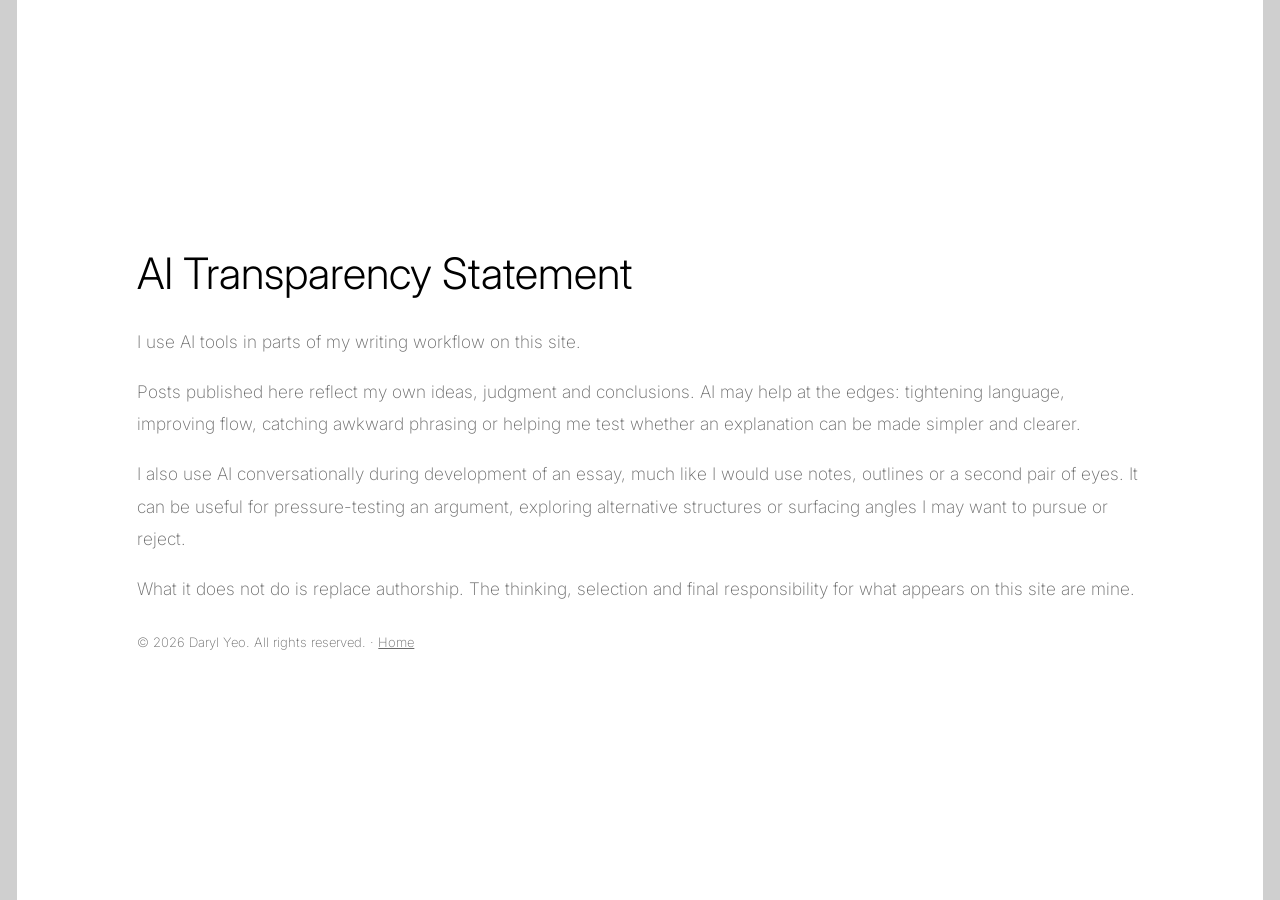
==== ai-transparency/index.html @ b5ceb364 "Homepage with stretchy portrait and AI transparency page Co-Authored-By: Claude Opus 5.5 <noreply@an" ====
<!doctype html>
<html lang="en">
<head>
  <meta charset="utf-8">
  <meta name="viewport" content="width=device-width,initial-scale=1">
  <meta name="color-scheme" content="light only">
  <title>AI Transparency Statement · Daryl Yeo</title>
  <meta name="description" content="How Daryl Yeo uses AI in writing published on this site.">
  <link rel="canonical" href="https://darylyeo.com/ai-transparency/">
  <meta property="og:site_name" content="Daryl Yeo">
  <meta property="og:title" content="AI Transparency Statement">
  <meta property="og:type" content="website">
  <meta property="og:image" content="https://darylyeo.com/assets/card.jpg">
  <meta property="og:url" content="https://darylyeo.com/ai-transparency/">
  <link rel="icon" type="image/png" href="/assets/favicon.png">
  <link rel="apple-touch-icon" href="/assets/apple-touch-icon.png">
  <link rel="preconnect" href="https://fonts.googleapis.com">
  <link rel="preconnect" href="https://fonts.gstatic.com" crossorigin>
  <link href="https://fonts.googleapis.com/css2?family=Inter:ital,wght@0,200;0,300;1,200;1,300&display=swap" rel="stylesheet">
  <link rel="stylesheet" href="/style.css">
</head>
<body>
  <div class="site-wrapper">
    <main class="site-main">
      <section class="container">
        <h2>AI Transparency Statement</h2>
        <div class="body-text">
          <p>I use AI tools in parts of my writing workflow on this site.</p>
          <p>Posts published here reflect my own ideas, judgment and conclusions. AI may help at the edges: tightening language, improving flow, catching awkward phrasing or helping me test whether an explanation can be made simpler and clearer.</p>
          <p>I also use AI conversationally during development of an essay, much like I would use notes, outlines or a second pair of eyes. It can be useful for pressure-testing an argument, exploring alternative structures or surfacing angles I may want to pursue or reject.</p>
          <p>What it does not do is replace authorship. The thinking, selection and final responsibility for what appears on this site are mine.</p>
        </div>
        <p class="small-text">© 2026 Daryl Yeo. All rights reserved. · <a href="/">Home</a></p>
      </section>
    </main>
  </div>
</body>
</html>
---- style.css ----
/* Mirrors the original Carrd design: grey backdrop, white panel, Inter light. */
*, *::before, *::after { box-sizing: border-box; margin: 0; padding: 0; }

html { font-size: 18pt; }
@media (max-width: 1680px) { html { font-size: 13pt; } }
@media (max-width: 980px) { html { font-size: 11pt; } }

body {
  background: #CFCFCF;
  color: #6B6B6B;
  font-family: 'Inter', sans-serif;
  line-height: 1;
  min-width: 320px;
  overflow-x: hidden;
  -webkit-text-size-adjust: none;
}

a { color: inherit; text-decoration: underline; transition: color 0.25s ease; }
a:hover { text-decoration: none; }

.site-wrapper {
  display: flex;
  justify-content: center;
  min-height: 100vh;
  padding: 0 1rem;
  overflow: hidden;
}

.site-main {
  display: flex;
  justify-content: center;
  align-items: center;
  width: 100rem;
  max-width: 100%;
  background: #FFFFFF;
  animation: fade-in 0.75s ease-in-out;
}

@keyframes fade-in { from { opacity: 0; } to { opacity: 1; } }

.container {
  width: 100%;
  max-width: 70rem;
  min-height: 30rem;
  padding: 8rem 6rem;
  text-align: left;
}

.container > * + * { margin-top: 1.5rem; }

h1, h2 {
  color: #000000;
  font-size: 2.5em;
  font-weight: 300;
  line-height: 1.25;
}

.body-text {
  font-size: 1em;
  font-weight: 200;
  line-height: 1.875;
}

.body-text p + p { margin-top: 1rem; }

.small-text {
  font-size: 0.75em;
  font-weight: 200;
  line-height: 1.75;
}

.icons {
  display: flex;
  flex-wrap: wrap;
  gap: 1rem;
  font-size: 1.125em;
  list-style: none;
}

.icons a {
  display: flex;
  align-items: center;
  justify-content: center;
  width: 2em;
  height: 2em;
  border: solid 1px #000000;
  border-radius: 2rem;
  transition: border-color 0.25s ease;
}

.icons svg { width: 60%; height: 60%; fill: #000000; transition: fill 0.25s ease; }
.icons a:hover { border-color: #6B6B6B; }
.icons a:hover svg { fill: #6B6B6B; }

/* Stretchy portrait. The canvas overflows the photo box so pulls can extend past it. */
.face {
  position: relative;
  width: 11rem;
  aspect-ratio: 420 / 540;
  cursor: grab;
  touch-action: none;
  user-select: none;
  -webkit-user-select: none;
}

.face.is-grabbing { cursor: grabbing; }

.face img {
  display: block;
  width: 100%;
  height: 100%;
  border-radius: 0.75rem;
  pointer-events: none;
}

.face canvas {
  position: absolute;
  left: -120%;
  top: -120%;
  width: 340%;
  height: 340%;
  pointer-events: none;
  z-index: 10;
}

.face.is-live img { visibility: hidden; }

.face-caption { min-height: 1.75em; }

@media (max-width: 736px) {
  html { font-size: 11pt; }
  .site-wrapper { padding: 0; }
  .container { min-height: 22.5rem; padding: 3.5rem 2rem; text-align: center; }
  .icons { justify-content: center; font-size: 1.5em; }
  .face { margin-left: auto; margin-right: auto; }
}

@media (max-width: 480px) {
  .container > * + * { margin-top: 1.3125rem; }
}

@media (max-width: 360px) {
  .container { min-height: 15rem; padding: 2.625rem 1.5rem; }
  .container > * + * { margin-top: 1.125rem; }
  h1, h2 { font-size: 2em; }
  .icons { gap: 0.75rem; }
}
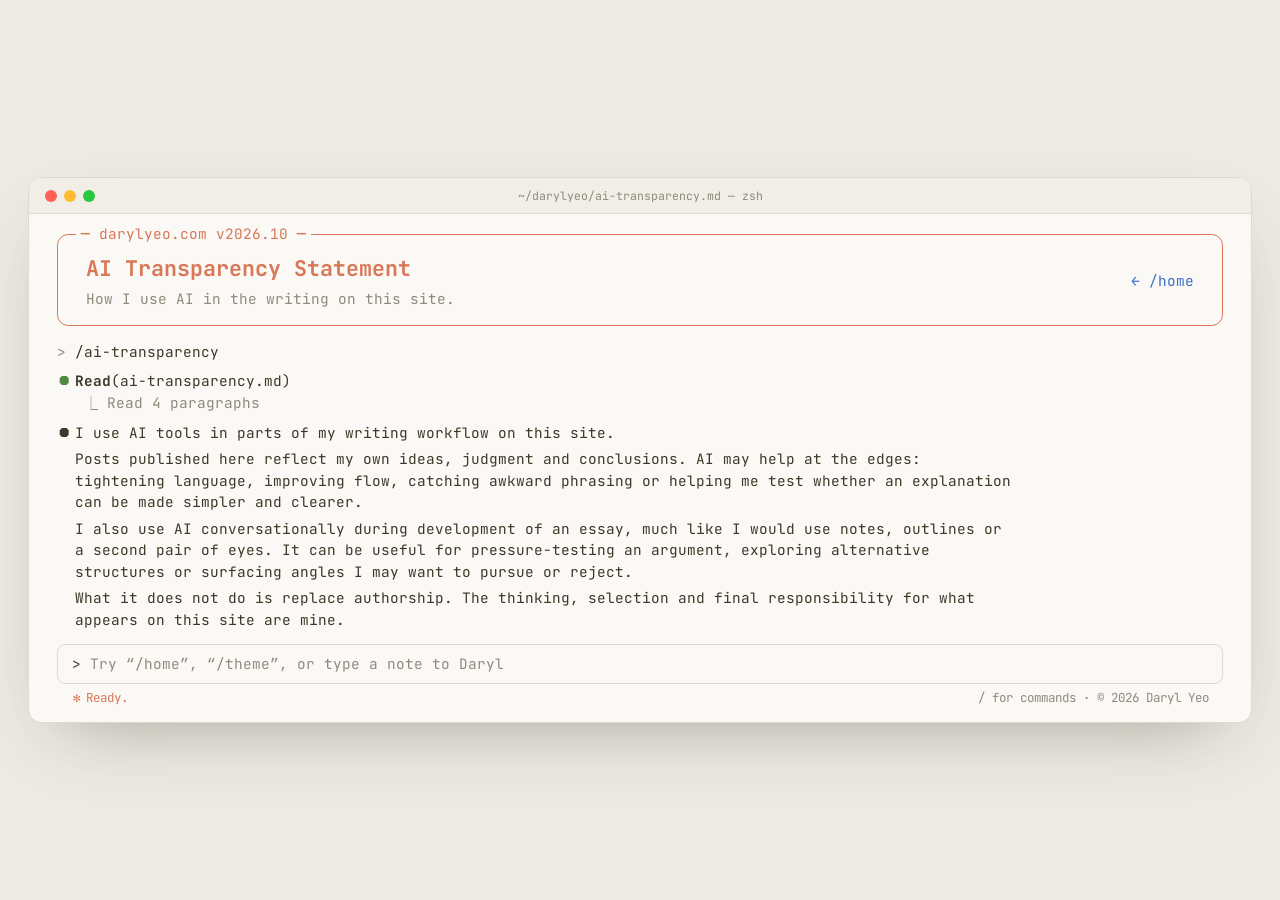
==== commit ca6c8919: "Redesign site as an agent-CLI terminal with light/dark themes The home page becomes a terminal sessi" ====
--- a/ai-transparency/index.html
+++ b/ai-transparency/index.html
@@ -3,7 +3,14 @@
 <head>
   <meta charset="utf-8">
   <meta name="viewport" content="width=device-width,initial-scale=1">
-  <meta name="color-scheme" content="light only">
+  <meta name="color-scheme" content="light dark">
+  <script>
+    // Apply a saved theme before first paint; otherwise the system preference wins.
+    try {
+      const saved = localStorage.getItem('theme');
+      if (saved === 'light' || saved === 'dark') document.documentElement.dataset.theme = saved;
+    } catch (e) {}
+  </script>
   <title>AI Transparency Statement · Daryl Yeo</title>
   <meta name="description" content="How Daryl Yeo uses AI in writing published on this site.">
   <link rel="canonical" href="https://darylyeo.com/ai-transparency/">
@@ -16,23 +23,62 @@
   <link rel="apple-touch-icon" href="/assets/apple-touch-icon.png">
   <link rel="preconnect" href="https://fonts.googleapis.com">
   <link rel="preconnect" href="https://fonts.gstatic.com" crossorigin>
-  <link href="https://fonts.googleapis.com/css2?family=Inter:ital,wght@0,200;0,300;1,200;1,300&display=swap" rel="stylesheet">
-  <link rel="stylesheet" href="/style.css">
+  <link href="https://fonts.googleapis.com/css2?family=JetBrains+Mono:ital,wght@0,400;0,600;0,700;1,400&display=swap" rel="stylesheet">
+  <link rel="stylesheet" href="/cli.css">
+  <style>
+    .page-head { grid-template-columns: minmax(0, 1fr) auto; padding: 1.1rem 1.75rem 1rem; }
+    .page-head h1 { color: var(--accent); font-size: 1.35rem; font-weight: 700; }
+    .page-head p { margin-top: 0.2rem; color: var(--dim); }
+    .page-head nav { color: var(--dim); text-align: right; }
+    .statement { max-width: 60rem; }
+    .statement h2 { font-size: 1em; font-weight: 700; }
+    .statement p { margin-top: 0.45rem; }
+    @media (max-width: 900px) { .page-head nav { text-align: left; } }
+  </style>
 </head>
-<body>
-  <div class="site-wrapper">
-    <main class="site-main">
-      <section class="container">
-        <h2>AI Transparency Statement</h2>
-        <div class="body-text">
-          <p>I use AI tools in parts of my writing workflow on this site.</p>
-          <p>Posts published here reflect my own ideas, judgment and conclusions. AI may help at the edges: tightening language, improving flow, catching awkward phrasing or helping me test whether an explanation can be made simpler and clearer.</p>
-          <p>I also use AI conversationally during development of an essay, much like I would use notes, outlines or a second pair of eyes. It can be useful for pressure-testing an argument, exploring alternative structures or surfacing angles I may want to pursue or reject.</p>
-          <p>What it does not do is replace authorship. The thinking, selection and final responsibility for what appears on this site are mine.</p>
+<body data-home="/" data-ai="/ai-transparency/">
+  <div class="desk">
+    <div class="window">
+      <div class="titlebar">
+        <div class="lights" aria-hidden="true"><i></i><i></i><i></i></div>
+        <span>~/darylyeo/ai-transparency.md — zsh</span>
+      </div>
+
+      <main class="screen">
+        <section class="welcome page-head">
+          <span class="title">─ darylyeo.com v2026.10 ─</span>
+          <div>
+            <h1>AI Transparency Statement</h1>
+            <p>How I use AI in the writing on this site.</p>
+          </div>
+          <nav><a href="/">← /home</a></nav>
+        </section>
+
+        <section class="transcript">
+          <p class="user">&gt; <b>/ai-transparency</b></p>
+          <div class="tool"><b>Read</b>(ai-transparency.md)<div class="result">⎿  Read 4 paragraphs</div></div>
+          <div class="reply statement">
+            <p>I use AI tools in parts of my writing workflow on this site.</p>
+            <p>Posts published here reflect my own ideas, judgment and conclusions. AI may help at the edges: tightening language, improving flow, catching awkward phrasing or helping me test whether an explanation can be made simpler and clearer.</p>
+            <p>I also use AI conversationally during development of an essay, much like I would use notes, outlines or a second pair of eyes. It can be useful for pressure-testing an argument, exploring alternative structures or surfacing angles I may want to pursue or reject.</p>
+            <p>What it does not do is replace authorship. The thinking, selection and final responsibility for what appears on this site are mine.</p>
+          </div>
+        </section>
+
+        <div class="prompt-wrap">
+          <form class="prompt" id="prompt" autocomplete="off">
+            <span aria-hidden="true">&gt;</span>
+            <input id="prompt-input" type="text" aria-label="Command or message to Daryl" placeholder="Try “/home”, “/theme”, or type a note to Daryl" aria-controls="menu" aria-autocomplete="list">
+          </form>
+          <ul class="menu" id="menu" role="listbox" hidden></ul>
         </div>
-        <p class="small-text">© 2026 Daryl Yeo. All rights reserved. · <a href="/">Home</a></p>
-      </section>
-    </main>
+        <div class="status">
+          <span class="spinner"><i aria-hidden="true">✻</i>Ready.</span>
+          <span>/ for commands · © 2026 Daryl Yeo</span>
+        </div>
+      </main>
+    </div>
   </div>
+  <script src="/cli.js" defer></script>
 </body>
 </html>
--- a/cli.css
+++ b/cli.css
@@ -0,0 +1,210 @@
+/* Shared styles for the agent-CLI pages (home + AI transparency). */
+:root {
+  --desk: #ECEAE3;
+  --term: #FAF9F5;
+  --chrome: #F0EEE7;
+  --rule: #DDD9CE;
+  --fg: #3D3929;
+  --dim: #8F8A7C;
+  --accent: #D97757;
+  --accent-soft: #F6E3DA;
+  --select: #F1E6DF;
+  --green: #4E8A3E;
+  --blue: #3B6FC4;
+  --shadow: rgba(61, 57, 41, 0.45);
+  --mono: 'JetBrains Mono', ui-monospace, Menlo, monospace;
+  --glyph: ui-monospace, Menlo, Consolas, 'DejaVu Sans Mono', monospace;
+}
+
+@media (prefers-color-scheme: dark) {
+  :root:not([data-theme="light"]) {
+    --desk: #141413;
+    --term: #1F1E1C;
+    --chrome: #282724;
+    --rule: #3B3934;
+    --fg: #E9E6DD;
+    --dim: #8E8A80;
+    --accent: #E08868;
+    --accent-soft: #3B2A23;
+    --select: #3A2A22;
+    --green: #86B96E;
+    --blue: #8FB4F5;
+    --shadow: rgba(0, 0, 0, 0.6);
+  }
+}
+
+:root[data-theme="dark"] {
+  --desk: #141413;
+  --term: #1F1E1C;
+  --chrome: #282724;
+  --rule: #3B3934;
+  --fg: #E9E6DD;
+  --dim: #8E8A80;
+  --accent: #E08868;
+  --accent-soft: #3B2A23;
+  --select: #3A2A22;
+  --green: #86B96E;
+  --blue: #8FB4F5;
+  --shadow: rgba(0, 0, 0, 0.6);
+}
+
+*, *::before, *::after { box-sizing: border-box; margin: 0; padding: 0; }
+html { font-size: 16px; }
+@media (min-width: 1440px) { html { font-size: 17px; } }
+body { background: var(--desk); color: var(--fg); font-family: var(--mono); min-width: 320px; transition: background-color 0.3s; }
+.window, .titlebar, .welcome > .title, .menu { transition: background-color 0.3s, border-color 0.3s; }
+a { color: var(--blue); text-decoration: none; }
+a:hover { text-decoration: underline; }
+
+.sr-only { position: absolute; width: 1px; height: 1px; overflow: hidden; clip: rect(0 0 0 0); white-space: nowrap; }
+
+.desk { display: flex; flex-direction: column; justify-content: center; min-height: 100vh; padding: 0.9rem 1.75rem; }
+
+.window {
+  width: 100%;
+  max-width: 84rem;
+  margin: 0 auto;
+  border: 1px solid var(--rule);
+  border-radius: 0.85rem;
+  background: var(--term);
+  box-shadow: 0 30px 70px -35px var(--shadow);
+  overflow: hidden;
+}
+
+.titlebar {
+  position: relative;
+  display: flex;
+  align-items: center;
+  height: 2.2rem;
+  padding: 0 1rem;
+  border-bottom: 1px solid var(--rule);
+  background: var(--chrome);
+  color: var(--dim);
+  font-size: 0.72rem;
+}
+
+.lights { display: flex; gap: 0.45rem; }
+.lights i { width: 0.75rem; height: 0.75rem; border-radius: 50%; }
+.lights i:nth-child(1) { background: #FF5F57; }
+.lights i:nth-child(2) { background: #FEBC2E; }
+.lights i:nth-child(3) { background: #28C840; }
+.titlebar span { position: absolute; left: 50%; transform: translateX(-50%); white-space: nowrap; }
+
+.screen { padding: 1.25rem 1.75rem 0.85rem; font-size: 0.9rem; line-height: 1.5; }
+
+/* --- Welcome panel ---------------------------------------------------------------- */
+
+.welcome {
+  position: relative;
+  display: grid;
+  grid-template-columns: auto minmax(0, 1fr);
+  gap: 0 2.5rem;
+  align-items: center;
+  padding: 1.1rem 2rem 1rem 1.5rem;
+  border: 1.5px solid var(--accent);
+  border-radius: 0.7rem;
+}
+
+.welcome > .title {
+  position: absolute;
+  top: -0.8em;
+  left: 1.1rem;
+  padding: 0 0.6ch;
+  background: var(--term);
+  color: var(--accent);
+}
+
+/* Box is the visible tile (photo cropped at the tile's bottom edge). */
+.avatar { height: clamp(14rem, 37vh, 26rem); aspect-ratio: 1106 / 1190; }
+.avatar .face { width: 100%; }
+.backdrop [data-clip] { fill: var(--accent-soft); }
+
+.banner {
+  color: var(--accent);
+  font-family: var(--glyph);
+  font-size: clamp(6px, min(1.05vw, 1.9vh), 15px);
+  line-height: 1;
+  white-space: pre;
+}
+
+.tagline { margin-top: 0.9rem; font-size: 1.05rem; font-weight: 600; }
+.tagline span { color: var(--dim); font-weight: 400; }
+
+.columns {
+  display: grid;
+  grid-template-columns: minmax(0, 1.15fr) minmax(0, 1fr);
+  gap: 0 2rem;
+  margin-top: 1.1rem;
+  padding-top: 1rem;
+  border-top: 1px solid color-mix(in srgb, var(--accent) 45%, transparent);
+}
+
+.columns h2 { color: var(--accent); font-size: 1em; font-weight: 700; }
+.columns ol { margin-top: 0.25rem; list-style: none; counter-reset: tip; }
+.columns ol li { counter-increment: tip; }
+.columns ol li::before { content: counter(tip) '. '; color: var(--dim); }
+.columns code { color: var(--accent); font-family: inherit; }
+.links { display: grid; grid-template-columns: auto 1fr; gap: 0 2ch; margin-top: 0.25rem; }
+.links dt { color: var(--dim); }
+
+/* --- Transcript -------------------------------------------------------------------- */
+
+.transcript { margin-top: 0.9rem; }
+.user { color: var(--dim); }
+.user b { color: var(--fg); font-weight: 400; }
+.tool, .reply { position: relative; margin-top: 0.5rem; padding-left: 2ch; }
+.tool::before, .reply::before { content: '⏺'; position: absolute; left: 0; font-family: var(--glyph); }
+.tool::before { color: var(--green); }
+.tool b { font-weight: 700; }
+.tool .result { padding-left: 1ch; color: var(--dim); }
+.reply p + p { margin-top: 0.3rem; }
+
+/* --- Prompt, command menu, status line ---------------------------------------------- */
+
+.prompt-wrap { position: relative; margin-top: 0.85rem; }
+
+.prompt {
+  display: flex;
+  align-items: center;
+  gap: 1ch;
+  padding: 0.5rem 0.9rem;
+  border: 1px solid var(--rule);
+  border-radius: 0.55rem;
+  transition: border-color 0.15s;
+}
+
+.prompt:focus-within { border-color: var(--dim); }
+
+.prompt input {
+  flex: 1;
+  min-width: 0;
+  border: 0;
+  outline: 0;
+  background: transparent;
+  color: var(--fg);
+  font: inherit;
+  caret-color: var(--fg);
+}
+
+.prompt input::placeholder { color: var(--dim); }
+
+.menu { position: absolute; left: 0; right: 0; bottom: calc(100% + 0.35rem); z-index: 30; list-style: none; padding: 0.5rem 0.9rem; border: 1px solid var(--rule); border-radius: 0.55rem; background: var(--term); box-shadow: 0 -12px 30px -18px var(--shadow); }
+.menu li { display: grid; grid-template-columns: 18ch 1fr; padding: 0.05rem 0.5ch; border-radius: 0.25rem; cursor: pointer; }
+.menu li span { color: var(--dim); }
+.menu li[aria-selected="true"] { background: var(--select); color: var(--accent); }
+.menu li[aria-selected="true"] span { color: var(--fg); }
+
+.status { display: flex; justify-content: space-between; gap: 1rem; margin-top: 0.35rem; padding: 0 0.9rem; color: var(--dim); font-size: 0.78rem; }
+.spinner { color: var(--accent); }
+.spinner i { display: inline-block; width: 1.4ch; margin-right: 0.6ch; font-family: var(--glyph); font-style: normal; text-align: center; }
+
+@media (max-width: 900px) {
+  .desk { padding: 0.75rem 0.5rem; }
+  .screen { padding: 1.25rem 0.9rem 1rem; font-size: 0.82rem; }
+  .welcome { grid-template-columns: 1fr; gap: 1rem; padding: 1.5rem 1rem 1rem; }
+  .avatar { height: auto; width: min(70%, 15rem); margin: 0 auto; }
+  .banner { font-size: clamp(4px, 1.95vw, 9px); }
+  .columns { grid-template-columns: 1fr; gap: 1rem; }
+  .menu li { grid-template-columns: 1fr; }
+  .status { flex-direction: column; gap: 0.2rem; }
+}
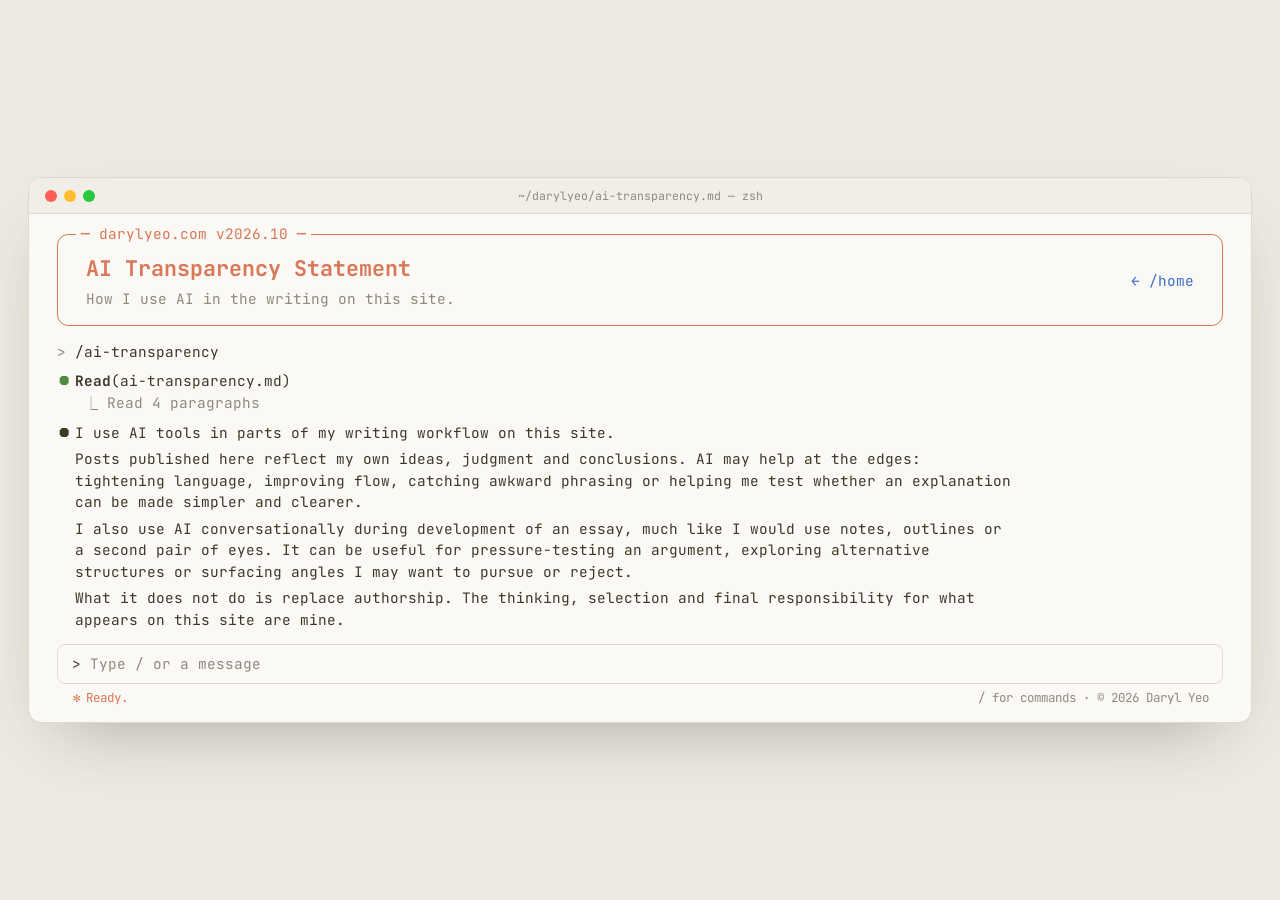
==== commit 3ec06722: "Shorten command prompt hint to fit mobile screens" ====
--- a/ai-transparency/index.html
+++ b/ai-transparency/index.html
@@ -33,7 +33,11 @@
     .statement { max-width: 60rem; }
     .statement h2 { font-size: 1em; font-weight: 700; }
     .statement p { margin-top: 0.45rem; }
-    @media (max-width: 900px) { .page-head nav { text-align: left; } }
+    @media (max-width: 900px) {
+      .page-head { grid-template-columns: minmax(0, 1fr); padding: 1.5rem 1rem 1rem; }
+      .page-head nav { text-align: left; }
+      .page-head nav a { display: inline-block; padding-block: 0.5rem; }
+    }
   </style>
 </head>
 <body data-home="/" data-ai="/ai-transparency/">
@@ -68,7 +72,7 @@
         <div class="prompt-wrap">
           <form class="prompt" id="prompt" autocomplete="off">
             <span aria-hidden="true">&gt;</span>
-            <input id="prompt-input" type="text" aria-label="Command or message to Daryl" placeholder="Try “/home”, “/theme”, or type a note to Daryl" aria-controls="menu" aria-autocomplete="list">
+            <input id="prompt-input" type="text" aria-label="Command or message to Daryl" placeholder="Type / or a message" aria-controls="menu" aria-autocomplete="list">
           </form>
           <ul class="menu" id="menu" role="listbox" hidden></ul>
         </div>
--- a/cli.css
+++ b/cli.css
@@ -58,7 +58,7 @@
 
 .sr-only { position: absolute; width: 1px; height: 1px; overflow: hidden; clip: rect(0 0 0 0); white-space: nowrap; }
 
-.desk { display: flex; flex-direction: column; justify-content: center; min-height: 100vh; padding: 0.9rem 1.75rem; }
+.desk { display: flex; flex-direction: column; justify-content: center; min-height: 100vh; min-height: 100svh; padding: 0.9rem 1.75rem; }
 
 .window {
   width: 100%;
@@ -88,7 +88,7 @@
 .lights i:nth-child(1) { background: #FF5F57; }
 .lights i:nth-child(2) { background: #FEBC2E; }
 .lights i:nth-child(3) { background: #28C840; }
-.titlebar span { position: absolute; left: 50%; transform: translateX(-50%); white-space: nowrap; }
+.titlebar span { position: absolute; left: 50%; transform: translateX(-50%); max-width: calc(100% - 12rem); overflow: hidden; text-overflow: ellipsis; white-space: nowrap; }
 
 .screen { padding: 1.25rem 1.75rem 0.85rem; font-size: 0.9rem; line-height: 1.5; }
 
@@ -118,11 +118,12 @@
 .avatar { height: clamp(14rem, 37vh, 26rem); aspect-ratio: 1106 / 1190; }
 .avatar .face { width: 100%; }
 .backdrop [data-clip] { fill: var(--accent-soft); }
+.welcome > div { min-width: 0; container-type: inline-size; }
 
 .banner {
   color: var(--accent);
   font-family: var(--glyph);
-  font-size: clamp(6px, min(1.05vw, 1.9vh), 15px);
+  font-size: clamp(1px, 2.3cqi, 15px);
   line-height: 1;
   white-space: pre;
 }
@@ -144,8 +145,9 @@
 .columns ol li { counter-increment: tip; }
 .columns ol li::before { content: counter(tip) '. '; color: var(--dim); }
 .columns code { color: var(--accent); font-family: inherit; }
-.links { display: grid; grid-template-columns: auto 1fr; gap: 0 2ch; margin-top: 0.25rem; }
+.links { display: grid; grid-template-columns: auto minmax(0, 1fr); gap: 0 2ch; margin-top: 0.25rem; }
 .links dt { color: var(--dim); }
+.links dd { overflow-wrap: anywhere; }
 
 /* --- Transcript -------------------------------------------------------------------- */
 
@@ -188,7 +190,7 @@
 
 .prompt input::placeholder { color: var(--dim); }
 
-.menu { position: absolute; left: 0; right: 0; bottom: calc(100% + 0.35rem); z-index: 30; list-style: none; padding: 0.5rem 0.9rem; border: 1px solid var(--rule); border-radius: 0.55rem; background: var(--term); box-shadow: 0 -12px 30px -18px var(--shadow); }
+.menu { position: absolute; left: 0; right: 0; bottom: calc(100% + 0.35rem); z-index: 30; max-height: min(28rem, 50vh); max-height: min(28rem, 50dvh); overflow-y: auto; overscroll-behavior: contain; list-style: none; padding: 0.5rem 0.9rem; border: 1px solid var(--rule); border-radius: 0.55rem; background: var(--term); box-shadow: 0 -12px 30px -18px var(--shadow); }
 .menu li { display: grid; grid-template-columns: 18ch 1fr; padding: 0.05rem 0.5ch; border-radius: 0.25rem; cursor: pointer; }
 .menu li span { color: var(--dim); }
 .menu li[aria-selected="true"] { background: var(--select); color: var(--accent); }
@@ -198,13 +200,38 @@
 .spinner { color: var(--accent); }
 .spinner i { display: inline-block; width: 1.4ch; margin-right: 0.6ch; font-family: var(--glyph); font-style: normal; text-align: center; }
 
+@media (min-width: 901px) and (max-width: 1200px) {
+  .welcome { gap: 0 1.5rem; padding-inline: 1.25rem; }
+  .avatar { height: clamp(14rem, 28vw, 20rem); }
+  .columns { grid-template-columns: 1fr; gap: 1rem; }
+}
+
 @media (max-width: 900px) {
   .desk { padding: 0.75rem 0.5rem; }
-  .screen { padding: 1.25rem 0.9rem 1rem; font-size: 0.82rem; }
+  .screen { padding: 1.25rem 0.9rem 1rem; font-size: 0.9rem; line-height: 1.65; }
   .welcome { grid-template-columns: 1fr; gap: 1rem; padding: 1.5rem 1rem 1rem; }
   .avatar { height: auto; width: min(70%, 15rem); margin: 0 auto; }
-  .banner { font-size: clamp(4px, 1.95vw, 9px); }
   .columns { grid-template-columns: 1fr; gap: 1rem; }
-  .menu li { grid-template-columns: 1fr; }
+  .links a { display: inline-block; padding-block: 0.3rem; }
+  .links dt { padding-block: 0.3rem; }
+  .prompt { min-height: 3rem; }
+  .prompt input { font-size: 1rem; }
+  .menu li { grid-template-columns: 1fr; padding-block: 0.5rem; overflow-wrap: anywhere; }
   .status { flex-direction: column; gap: 0.2rem; }
 }
+
+@media (max-width: 600px) {
+  .desk { padding: 0; }
+  .window { min-height: 100vh; min-height: 100svh; border: 0; border-radius: 0; box-shadow: none; }
+  .titlebar { padding-inline: 0.75rem; }
+  .titlebar span { position: static; transform: none; max-width: none; min-width: 0; margin-left: 1rem; }
+  .lights { flex-shrink: 0; }
+  .screen { padding: 1.5rem 1rem max(1rem, env(safe-area-inset-bottom)); }
+  .welcome { padding-inline: 0.85rem; }
+  .welcome .name { position: static; width: auto; height: auto; overflow: visible; clip: auto; white-space: normal; color: var(--accent); font-size: 2rem; line-height: 1.2; }
+  .banner { display: none; }
+  .tagline { font-size: 1rem; }
+  .tagline span { display: block; margin-top: 0.35rem; }
+  .links { gap: 0 1ch; }
+  .status { padding-inline: 0; }
+}
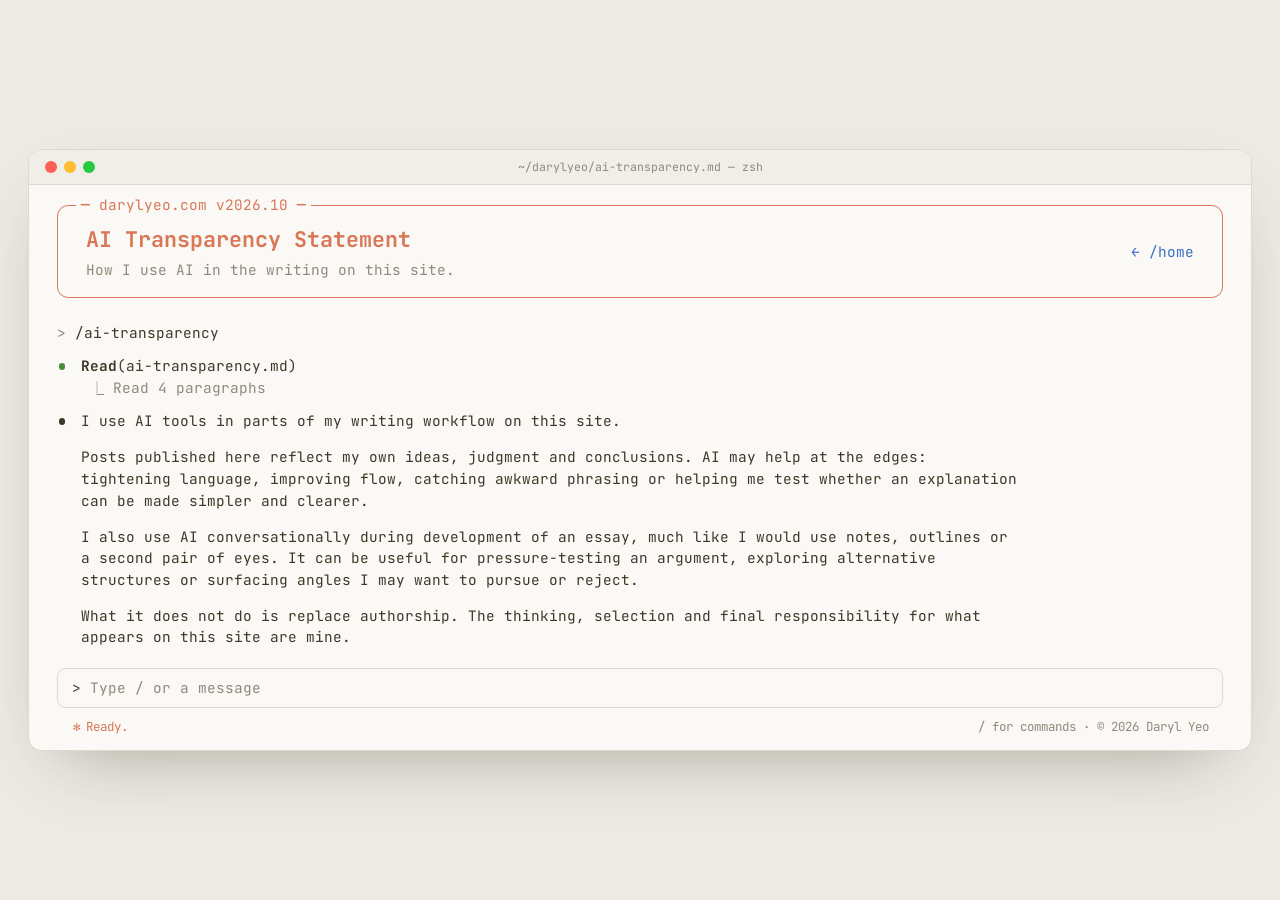
==== commit c3a1f994: "Refresh social preview and improve transcript spacing" ====
--- a/ai-transparency/index.html
+++ b/ai-transparency/index.html
@@ -17,14 +17,24 @@
   <meta property="og:site_name" content="Daryl Yeo">
   <meta property="og:title" content="AI Transparency Statement">
   <meta property="og:type" content="website">
-  <meta property="og:image" content="https://darylyeo.com/assets/card.jpg">
+  <meta property="og:description" content="How Daryl Yeo uses AI in writing published on this site.">
+  <meta property="og:image" content="https://darylyeo.com/assets/social-card-20261031.jpg">
+  <meta property="og:image:type" content="image/jpeg">
+  <meta property="og:image:width" content="1200">
+  <meta property="og:image:height" content="630">
+  <meta property="og:image:alt" content="Daryl Yeo’s portrait and terminal-style name banner. Software for real-world operations. Rubyist · SMEs × AI.">
   <meta property="og:url" content="https://darylyeo.com/ai-transparency/">
+  <meta name="twitter:card" content="summary_large_image">
+  <meta name="twitter:title" content="AI Transparency Statement · Daryl Yeo">
+  <meta name="twitter:description" content="How Daryl Yeo uses AI in writing published on this site.">
+  <meta name="twitter:image" content="https://darylyeo.com/assets/social-card-20261031.jpg">
+  <meta name="twitter:image:alt" content="Daryl Yeo’s portrait and terminal-style name banner. Software for real-world operations. Rubyist · SMEs × AI.">
   <link rel="icon" type="image/png" href="/assets/favicon.png">
   <link rel="apple-touch-icon" href="/assets/apple-touch-icon.png">
   <link rel="preconnect" href="https://fonts.googleapis.com">
   <link rel="preconnect" href="https://fonts.gstatic.com" crossorigin>
   <link href="https://fonts.googleapis.com/css2?family=JetBrains+Mono:ital,wght@0,400;0,600;0,700;1,400&display=swap" rel="stylesheet">
-  <link rel="stylesheet" href="/cli.css">
+  <link rel="stylesheet" href="/cli.css?v=20261031-2">
   <style>
     .page-head { grid-template-columns: minmax(0, 1fr) auto; padding: 1.1rem 1.75rem 1rem; }
     .page-head h1 { color: var(--accent); font-size: 1.35rem; font-weight: 700; }
@@ -32,7 +42,6 @@
     .page-head nav { color: var(--dim); text-align: right; }
     .statement { max-width: 60rem; }
     .statement h2 { font-size: 1em; font-weight: 700; }
-    .statement p { margin-top: 0.45rem; }
     @media (max-width: 900px) {
       .page-head { grid-template-columns: minmax(0, 1fr); padding: 1.5rem 1rem 1rem; }
       .page-head nav { text-align: left; }
--- a/cli.css
+++ b/cli.css
@@ -49,7 +49,7 @@
 }
 
 *, *::before, *::after { box-sizing: border-box; margin: 0; padding: 0; }
-html { font-size: 16px; }
+html { font-size: 16px; -webkit-text-size-adjust: 100%; text-size-adjust: 100%; }
 @media (min-width: 1440px) { html { font-size: 17px; } }
 body { background: var(--desk); color: var(--fg); font-family: var(--mono); min-width: 320px; transition: background-color 0.3s; }
 .window, .titlebar, .welcome > .title, .menu { transition: background-color 0.3s, border-color 0.3s; }
@@ -151,19 +151,20 @@
 
 /* --- Transcript -------------------------------------------------------------------- */
 
-.transcript { margin-top: 0.9rem; }
+.transcript { margin-top: 1.5rem; }
 .user { color: var(--dim); }
 .user b { color: var(--fg); font-weight: 400; }
-.tool, .reply { position: relative; margin-top: 0.5rem; padding-left: 2ch; }
-.tool::before, .reply::before { content: '⏺'; position: absolute; left: 0; font-family: var(--glyph); }
+.tool, .reply { position: relative; margin-top: 0.75rem; padding-left: 1.5rem; }
+/* Draw markers instead of using a glyph that Android may render as an emoji. */
+.tool::before, .reply::before { content: ''; position: absolute; left: 0.1rem; top: 0.55em; width: 0.45em; height: 0.45em; border-radius: 50%; background: currentColor; }
 .tool::before { color: var(--green); }
 .tool b { font-weight: 700; }
 .tool .result { padding-left: 1ch; color: var(--dim); }
-.reply p + p { margin-top: 0.3rem; }
+.reply p + p { margin-top: 0.9rem; }
 
 /* --- Prompt, command menu, status line ---------------------------------------------- */
 
-.prompt-wrap { position: relative; margin-top: 0.85rem; }
+.prompt-wrap { position: relative; margin-top: 1.25rem; }
 
 .prompt {
   display: flex;
@@ -196,7 +197,7 @@
 .menu li[aria-selected="true"] { background: var(--select); color: var(--accent); }
 .menu li[aria-selected="true"] span { color: var(--fg); }
 
-.status { display: flex; justify-content: space-between; gap: 1rem; margin-top: 0.35rem; padding: 0 0.9rem; color: var(--dim); font-size: 0.78rem; }
+.status { display: flex; justify-content: space-between; gap: 1rem; margin-top: 0.65rem; padding: 0 0.9rem; color: var(--dim); font-size: 0.78rem; }
 .spinner { color: var(--accent); }
 .spinner i { display: inline-block; width: 1.4ch; margin-right: 0.6ch; font-family: var(--glyph); font-style: normal; text-align: center; }
 
